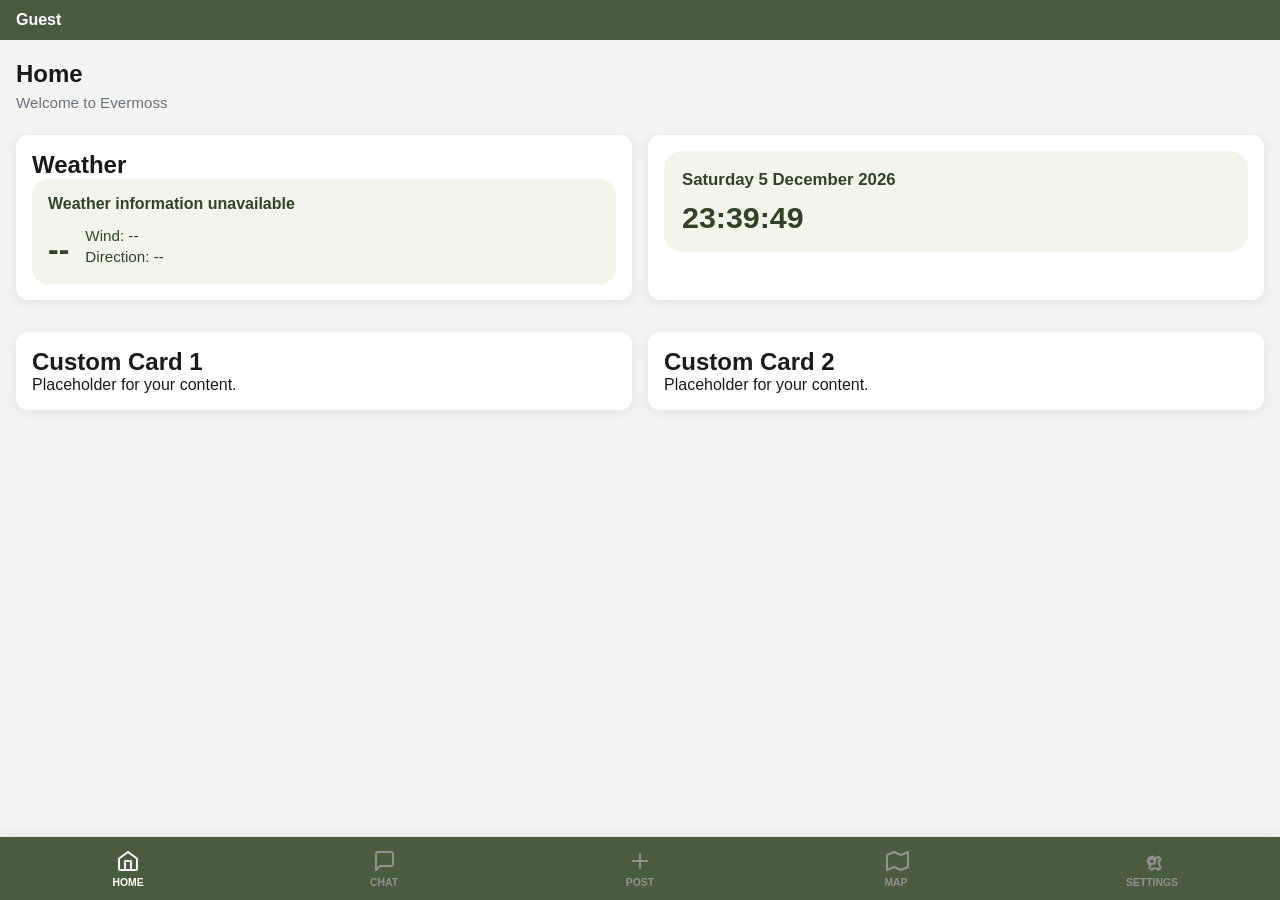
==== index.html @ f265596c "Update index.html" ====
<!DOCTYPE html>
<html lang="en">
  <head>
    <meta charset="UTF-8" />
    <!-- Makes it look correct on mobile screens -->
    <meta name="viewport" content="width=device-width, initial-scale=1.0, viewport-fit=cover" />
    <title>Evermoss-Home</title>
    <!-- PWA -->
    <link rel="manifest" href="manifest.json" />
    <meta name="theme-color" content="#4A5c40" />
    <meta name="apple-mobile-web-app-capable" content="yes" />
    <meta name="apple-mobile-web-app-status-bar-style" content="default" />
    <!-- Styles -->
    <link rel="stylesheet" href="styles.css" />
  </head>
  <body class="darkmode">
    <header class="top-header" style="background:#4A5c40;color:#fff;padding:12px 16px;display:flex;align-items:center;justify-content:space-between;gap:12px;">
      <div class="profile" style="display:flex;align-items:center;gap:10px;">
        <div style="line-height:1">
          <div style="font-weight:600">Guest</div>
        </div>
      </div>
    </header>
  
  
    <main>
      <h1 class="page-title">Home</h1>
      <p class="page-subtitle">Welcome to Evermoss</p>
      <div class="cards-grid" style="display:grid; grid-template-columns:repeat(2, minmax(0, 1fr)); gap:16px;">
        <div class="card">
          <h2>Weather</h2>
          <div id="weather-card" style="padding:16px;border-radius:16px;background:#f3f5eb;color:#2f4427;">
            <div id="weather-summary" style="font-size:1rem;font-weight:700;margin-bottom:0.75rem;">Loading weather...</div>
            <div style="display:flex;align-items:flex-end;gap:16px;flex-wrap:wrap;">
              <div style="font-size:2rem;font-weight:800;"> <span id="weather-temp">--</span> </div>
              <div style="font-size:0.95rem;line-height:1.4;">
                <div>Wind: <span id="weather-wind">--</span></div>
                <div>Direction: <span id="weather-direction">--</span></div>
              </div>
            </div>
          </div>
        </div>
        <div class="card">
          <!-- Place this where you want the clock to appear -->
          <div id="datetime-display" style="display:flex;flex-direction:column;gap:10px;padding:18px;border-radius:18px;background:#f3f5eb;color:#2f4427;">
            <div id="date" style="font-size:1.05rem;font-weight:700;line-height:1.3;"></div>
            <div id="time" style="font-size:1.9rem;font-weight:800;line-height:1.1;"></div>
          </div>

<script>
  function updateDateTime() {
    const now = new Date();

    const dateOptions = { weekday: 'long', year: 'numeric', month: 'long', day: 'numeric' };
    document.getElementById('date').textContent = now.toLocaleDateString('en-GB', dateOptions);

    // Format time: 14:35:09
    const timeOptions = { hour: '2-digit', minute: '2-digit', second: '2-digit', hour12: false };
    document.getElementById('time').textContent = now.toLocaleTimeString('en-GB', timeOptions);
  }

  function updateWeatherUI(weather) {
    const conditions = {
      0:'Clear sky',1:'Mainly clear',2:'Partly cloudy',3:'Overcast',
      45:'Fog',48:'Depositing rime fog',51:'Light drizzle',53:'Moderate drizzle',55:'Dense drizzle',
      56:'Light freezing drizzle',57:'Dense freezing drizzle',61:'Slight rain',63:'Moderate rain',65:'Heavy rain',
      66:'Light freezing rain',67:'Heavy freezing rain',71:'Slight snow fall',73:'Moderate snow fall',75:'Heavy snow fall',
      77:'Snow grains',80:'Slight rain showers',81:'Moderate rain showers',82:'Violent rain showers',85:'Slight snow showers',86:'Heavy snow showers',
      95:'Thunderstorm',96:'Thunderstorm with slight hail',99:'Thunderstorm with heavy hail'
    };

    document.getElementById('weather-summary').textContent = conditions[weather.weathercode] || 'Current conditions';
    document.getElementById('weather-temp').textContent = `${weather.temperature.toFixed(1)}°C`;
    document.getElementById('weather-wind').textContent = `${weather.windspeed.toFixed(1)} km/h`;
    document.getElementById('weather-direction').textContent = `${Math.round(weather.winddirection)}°`;
  }

  async function fetchWeather(lat, lon) {
    const url = `https://api.open-meteo.com/v1/forecast?latitude=${lat}&longitude=${lon}&current_weather=true&temperature_unit=celsius&windspeed_unit=kmh&precipitation_unit=mm`;
    const response = await fetch(url);
    const data = await response.json();
    if (!data.current_weather) {
      throw new Error('Unable to load weather data');
    }
    updateWeatherUI(data.current_weather);
  }

  function loadFallbackWeather() {
    fetchWeather(54.7840, -1.5730).catch(() => {
      document.getElementById('weather-summary').textContent = 'Weather information unavailable';
    });
  }

  function updateDateTime() {
    const now = new Date();

    const dateOptions = { weekday: 'long', year: 'numeric', month: 'long', day: 'numeric' };
    document.getElementById('date').textContent = now.toLocaleDateString('en-GB', dateOptions);

    // Format time: 14:35:09
    const timeOptions = { hour: '2-digit', minute: '2-digit', second: '2-digit', hour12: false };
    document.getElementById('time').textContent = now.toLocaleTimeString('en-GB', timeOptions);
  }

  function loadWeather() {
    if (navigator.geolocation) {
      navigator.geolocation.getCurrentPosition(position => {
        fetchWeather(position.coords.latitude, position.coords.longitude).catch(() => {
          loadFallbackWeather();
        });
      }, () => {
        loadFallbackWeather();
      }, { timeout: 10000 });
    } else {
      loadFallbackWeather();
    }
  }

  updateDateTime();
  setInterval(updateDateTime, 1000);
  loadWeather();
</script>














        </div>
        <div class="card blank-card">
          <h2>Custom Card 1</h2>
          <p>Placeholder for your content.</p>
        </div>
        <div class="card blank-card">
          <h2>Custom Card 2</h2>
          <p>Placeholder for your content.</p>
        </div>
      </div>
    </main>

    <!-- BOTTOM NAVIGATION -->
    <nav class="bottom-nav" aria-label="Main navigation">
      <!-- HOME -->
      <a href="index.html" class="nav-btn active" aria-current="page" aria-label="Home">
        <svg viewBox="0 0 24 24" aria-hidden="true">
          <path d="M3 9.5L12 3l9 6.5V20a1 1 0 0 1-1 1H4a1 1 0 0 1-1-1V9.5z"/>
          <path d="M9 21V12h6v9"/>
        </svg>
        <span>Home</span>
      </a>
      <!-- CHAT -->
      <a href="chat.html" class="nav-btn" aria-label="Chat">
        <svg viewBox="0 0 24 24" aria-hidden="true">
          <path d="M21 15a2 2 0 0 1-2 2H8l-4 4V5a2 2 0 0 1 2-2h13a2 2 0 0 1 2 2z"/>
        </svg>
        <span>Chat</span>
      </a>
      <!-- Button 3: POST -->
      <a href="post.html" class="nav-btn" aria-label="Post">
        <!-- Post icon -->
        <svg viewBox="0 0 24 24" aria-hidden="true">
          <path d="M12 5v14"/>
          <path d="M5 12h14"/>
        </svg>
        <span>Post</span>
      </a>
      <!-- MAP -->
      <a href="map.html" class="nav-btn" aria-label="Map">
        <svg viewBox="0 0 24 24" aria-hidden="true">
          <path d="M3 6l7-3 7 3 7-3v15l-7 3-7-3-7 3V6z"/>
        </svg>
        <span>Map</span>
      </a>
      <!-- SETTINGS -->
      <a href="settings.html" class="nav-btn" aria-label="Settings">
        <svg viewBox="0 0 24 24" aria-hidden="true">
          <circle cx="12" cy="12" r="3"/>
          <path d="M19.4 15a1.65 1.65 0 0 0 .33 1.82l.06.06a2 2 0 0 1-2.83 2.83l-.06-.06A1.65 1.65 0 0 0 15 19.4a1.65 1.65 0 0 0-1.82.33l-.06.06a2 2 0 0 1-2.83-2.83l.06-.06A1.65 1.65 0 0 0 8.6 15a1.65 1.65 0 0 0-.33-1.82l-.06-.06a2 2 0 0 1 2.83-2.83l.06.06A1.65 1.65 0 0 0 9 8.6a1.65 1.65 0 0 0 1.82-.33l.06-.06a2 2 0 0 1 2.83 2.83l-.06.06A1.65 1.65 0 0 0 15 8.6a1.65 1.65 0 0 0 1.82.33l.06-.06a2 2 0 0 1 2.83 2.83l-.06.06A1.65 1.65 0 0 0 19.4 15z"/>
        </svg>
        <span>Settings</span>
      </a>
    </nav>

    <!-- SERVICE WORKER -->
    <script>
      if ('serviceWorker' in navigator) {
        navigator.serviceWorker.register('sw.js')
          .then(() => console.log('Service Worker Registered'))
          .catch(error => console.error('Service Worker Error:', error));
      }
    </script>
  </body>
</html>
---- styles.css ----
/* =========================================
   Light and Dark Theme Variables
========================================= */
:root {
  --colour-bg: #f4f4f2;
  --colour-surface: #ffffff;

  --colour-primary: #4A5c40;
  --colour-primary-dark: #1d4ed8;

  --colour-text: #1a1a1a;
  --colour-muted: #6b7280;

  --colour-border: #e5e7eb;

  --colour-nav-bg: #4A5c40;
  --colour-nav-icon: #919191;
  --colour-nav-active: #ffffff;

  --nav-height: 64px;

  --radius: 12px;
  --shadow: 0 2px 12px rgba(0, 0, 0, 0.08);

  --font-main: 'Segoe UI', Tahoma, Geneva, Verdana, sans-serif;
  --font-color: var(--colour-text);
}

.darkmode {
  --colour-bg: #f4f4f2;
  --colour-surface: #ffffff;

  --colour-primary: #4A5c40;
  --colour-primary-dark: #1d4ed8;

  --colour-text: #1a1a1a;
  --colour-muted: #6b7280;

  --colour-border: #e5e7eb;

  --colour-nav-bg: #4A5c40;
  --colour-nav-icon: #919191;
  --colour-nav-active: #ffffff;
}

@media (prefers-color-scheme: dark) {
  :root {
    --colour-bg: #111827;
    --colour-surface: #1f2937;

    --colour-primary: #60a5fa;
    --colour-primary-dark: #3b82f6;

    --colour-text: #f9fafb;
    --colour-muted: #9ca3af;

    --colour-border: #374151;

    --colour-nav-bg: #111827;
    --colour-nav-icon: #9ca3af;
    --colour-nav-active: #f9fafb;

    --shadow: 0 2px 12px rgba(0, 0, 0, 0.48);
  }
}


/* =========================================
   RESET
========================================= */
* {
  margin: 0;
  padding: 0;
  box-sizing: border-box;
}

header {
  display: none;
  background-color: var(--colour-primary);
}

h1, h2, h3, h4, h5, h6 {
  margin: 0;
  font-weight: 700;
  font-family: var(--font-main);
  color: var(--colour-text);
}

html,
body {
  height: 100%;
}


/* =========================================
   BODY
========================================= */
body {
  font-family: var(--font-main);

  background: var(--colour-bg);
  color: var(--colour-text);

  display: flex;
  flex-direction: column;

  padding-bottom: var(--nav-height);
}


/* =========================================
   MAIN CONTENT
========================================= */
main {
  flex: 1;

  padding: 20px 16px;

  overflow-y: auto;

  min-height: calc(100vh - var(--nav-height));
}


/* =========================================
   PAGE TEXT
========================================= */
.page-title {
  font-size: 1.5rem;
  font-weight: 700;

  margin-bottom: 6px;
}

.page-subtitle {
  font-size: 0.95rem;

  color: var(--colour-muted);

  margin-bottom: 24px;
}


/* =========================================
   CARD
========================================= */
.card {
  background: var(--colour-surface);

  border-radius: var(--radius);

  padding: 16px;

  box-shadow: var(--shadow);

  margin-bottom: 16px;
}


/* =========================================
   BUTTONS
========================================= */
.btn {
  display: inline-flex;

  align-items: center;
  justify-content: center;

  gap: 8px;

  padding: 12px 24px;

  border: none;
  border-radius: 8px;

  font-family: var(--font-main);
  font-size: 0.95rem;
  font-weight: 600;

  cursor: pointer;

  transition: 0.15s ease;
}

.btn:active {
  transform: scale(0.97);
}

.btn-primary {
  background: var(--colour-primary);
  color: white;
}

.btn-primary:hover {
  background: var(--colour-primary-dark);
}

.btn-outline {
  background: transparent;

  color: var(--colour-primary);

  border: 2px solid var(--colour-primary);
}

.btn-block {
  width: 100%;
}


/* =========================================
   DIVIDER
========================================= */
.divider {
  border: none;

  border-top: 1px solid var(--colour-border);

  margin: 16px 0;
}


/* =========================================
   BOTTOM NAVIGATION
========================================= */
.bottom-nav {
  position: fixed;

  bottom: 0;
  left: 0;
  right: 0;

  height: var(--nav-height);

  background: var(--colour-nav-bg);

  border-top: 1px solid var(--colour-border);

  display: flex;

  box-shadow: 0 -2px 12px rgba(0, 0, 0, 0.06);

  z-index: 100;
}


/* =========================================
   NAV BUTTON
========================================= */
.nav-btn {
  flex: 1;

  display: flex;
  flex-direction: column;

  align-items: center;
  justify-content: center;

  gap: 4px;

  text-decoration: none;

  color: var(--colour-nav-icon);

  font-size: 0.65rem;
  font-weight: 600;

  text-transform: uppercase;

  transition: color 0.15s ease;

  -webkit-tap-highlight-color: transparent;
}


/* =========================================
   ACTIVE NAV BUTTON
========================================= */
.nav-btn.active,
.nav-btn[aria-current="page"] {
  color: var(--colour-nav-active);
}


/* =========================================
   SVG ICONS
========================================= */
.nav-btn svg {
  width: 24px;
  height: 24px;

  display: block;

  fill: none;

  stroke: currentColor;
  stroke-width: 2;

  stroke-linecap: round;
  stroke-linejoin: round;

  overflow: visible;
}


/* =========================================
   SAFE AREA SUPPORT
========================================= */
@supports (padding-bottom: env(safe-area-inset-bottom)) {

  .bottom-nav {
    padding-bottom: env(safe-area-inset-bottom);

    height:
      calc(
        var(--nav-height)
        + env(safe-area-inset-bottom)
      );
  }

  body {
    padding-bottom:
      calc(
        var(--nav-height)
        + env(safe-area-inset-bottom)
      );
  }
}


.card.btn {
  width: 100%;
}
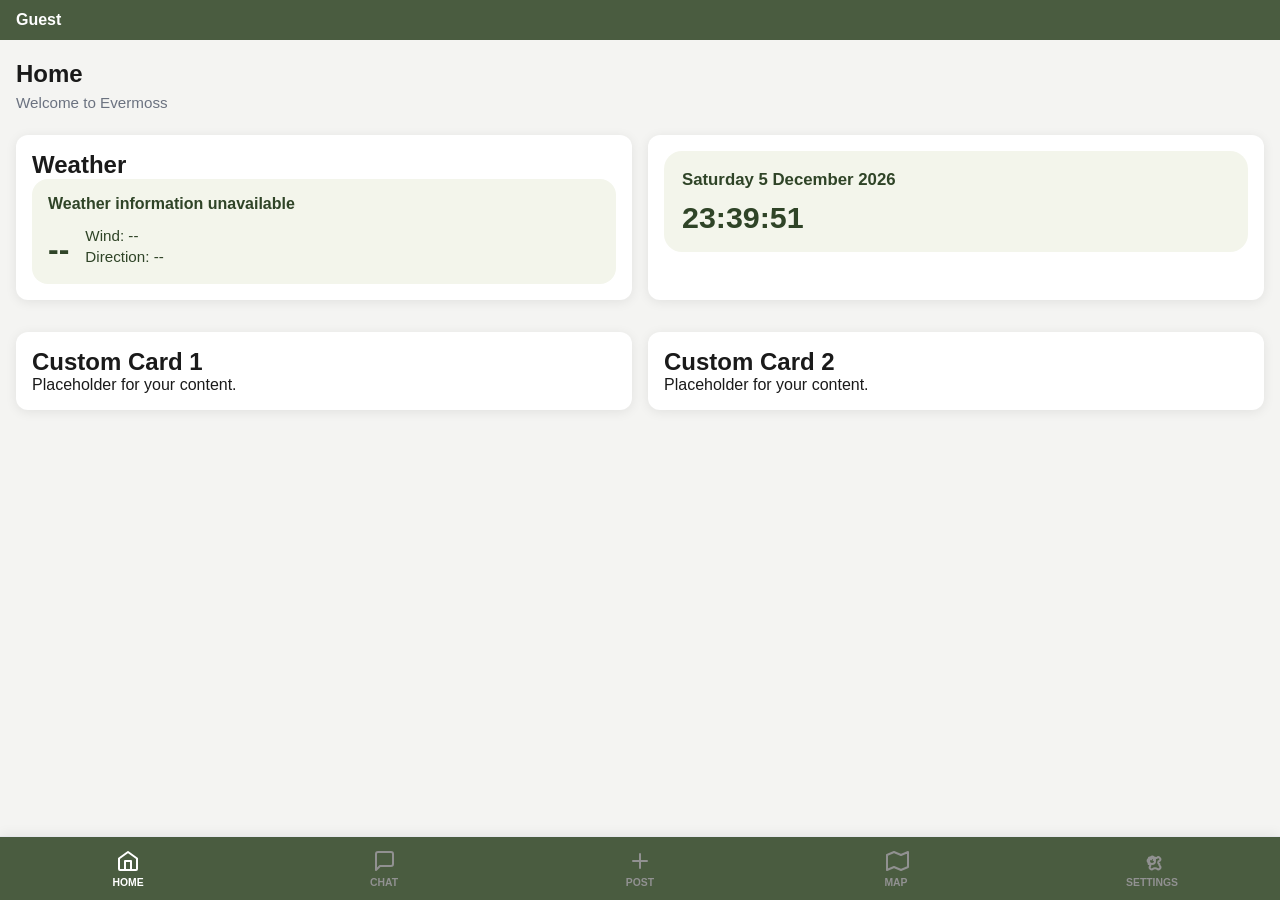
==== commit 0ae0cd0a: "Update index.html" ====
--- a/index.html
+++ b/index.html
@@ -120,20 +120,6 @@
   setInterval(updateDateTime, 1000);
   loadWeather();
 </script>
-
-
-
-
-
-
-
-
-
-
-
-
-
-
         </div>
         <div class="card blank-card">
           <h2>Custom Card 1</h2>
@@ -144,6 +130,7 @@
           <p>Placeholder for your content.</p>
         </div>
       </div>
+      
     </main>
 
     <!-- BOTTOM NAVIGATION -->
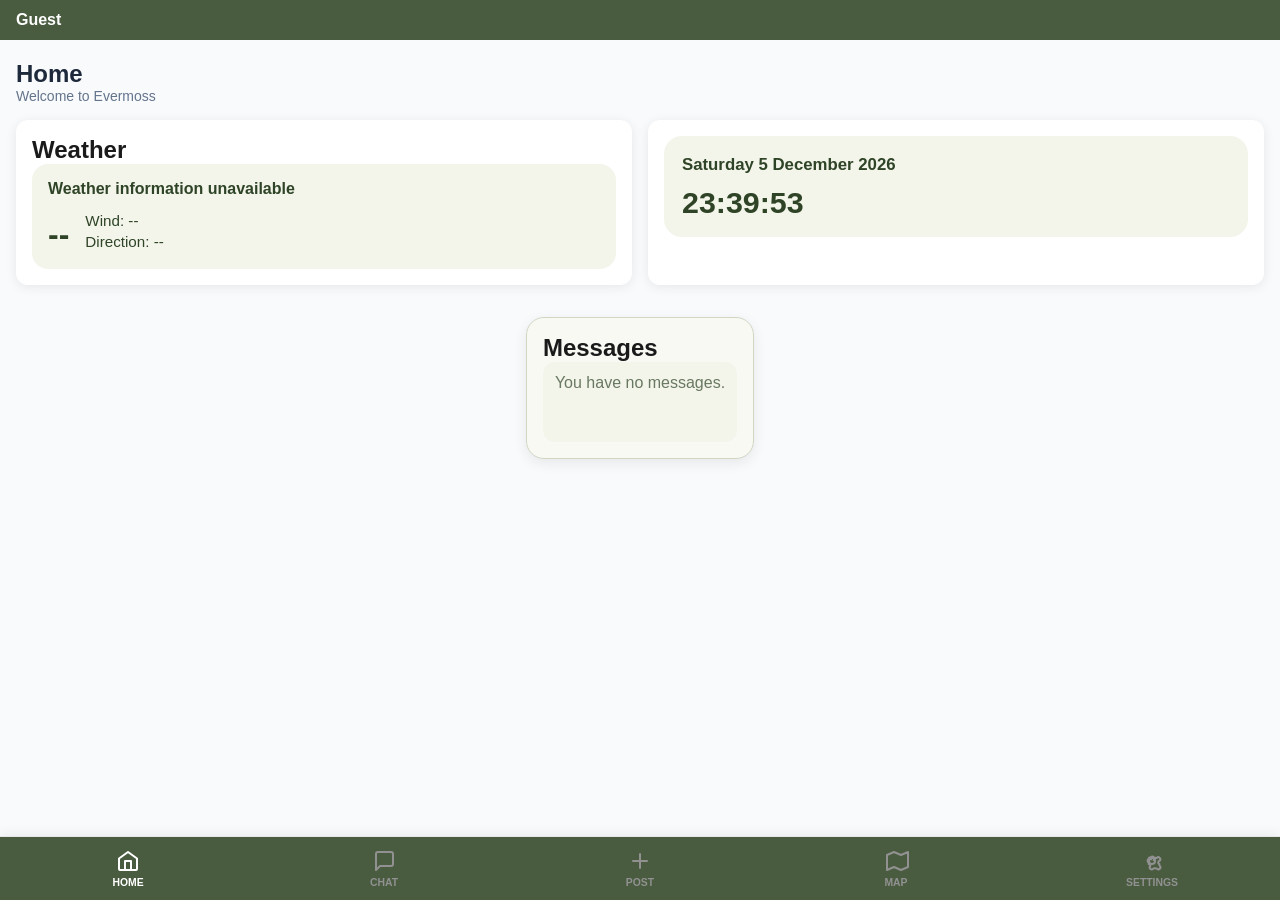
==== commit ef8ece76: "Rename Index.html to index.html" ====
--- a/index.html
+++ b/index.html
@@ -13,6 +13,7 @@
     <!-- Styles -->
     <link rel="stylesheet" href="styles.css" />
   </head>
+  
   <body class="darkmode">
     <header class="top-header" style="background:#4A5c40;color:#fff;padding:12px 16px;display:flex;align-items:center;justify-content:space-between;gap:12px;">
       <div class="profile" style="display:flex;align-items:center;gap:10px;">
@@ -121,16 +122,15 @@
   loadWeather();
 </script>
         </div>
-        <div class="card blank-card">
-          <h2>Custom Card 1</h2>
-          <p>Placeholder for your content.</p>
-        </div>
-        <div class="card blank-card">
-          <h2>Custom Card 2</h2>
-          <p>Placeholder for your content.</p>
+        <!-- Messages card spanning full width -->
+        <div class="card messages-card" style="grid-column:1 / -1; justify-self:center; max-width:480px; border:1px solid #d1d7c3; border-radius:18px; box-shadow:0 4px 14px rgba(0,0,0,0.08); background:#f9f9f4;">
+          <h2>Messages</h2>
+          <div id="messages-list" style="padding:12px;border-radius:12px;background:#f3f5eb;color:#2f4427;min-height:80px;">
+            <p id="no-messages" style="opacity:0.7;margin:0">You have no messages.</p>
+          </div>
         </div>
       </div>
-      
+
     </main>
 
     <!-- BOTTOM NAVIGATION -->
@@ -185,4 +185,4 @@
       }
     </script>
   </body>
-</html>+</html>
--- a/styles.css
+++ b/styles.css
@@ -327,7 +327,117 @@
   }
 }
 
-
 .card.btn {
   width: 100%;
-}+}
+
+
+
+  body {
+      background: #f8fafc;
+      font-family: -apple-system, BlinkMacSystemFont, 'Segoe UI', Roboto, sans-serif;
+    }
+    .chat-list-header {
+      display: flex;
+      justify-content: space-between;
+      align-items: center;
+      margin-bottom: 1rem;
+    }
+    .page-title {
+      font-size: 1.5rem;
+      font-weight: 700;
+      color: #1e293b;
+      margin: 0;
+    }
+    #newChatBtn {
+      background: #2563eb;
+      color: white;
+      border: none;
+      border-radius: 0.5rem;
+      padding: 0.5rem 1rem;
+      font-weight: 600;
+      cursor: pointer;
+      transition: background 0.2s;
+    }
+    #newChatBtn:hover {
+      background: #1d4ed8;
+    }
+    .page-subtitle {
+      color: #64748b;
+      font-size: 0.875rem;
+      margin: 0 0 1rem 0;
+    }
+    .chat-item {
+      padding: 0.75rem;
+      margin-bottom: 0.5rem;
+      border-radius: 0.5rem;
+      cursor: pointer;
+      transition: background 0.2s;
+      border-left: 3px solid transparent;
+    }
+    .chat-item:hover {
+      background: #e2e8f0;
+    }
+    .chat-item.active {
+      background: #dbeafe;
+      border-left-color: #2563eb;
+    }
+    .chat-item-title {
+      display: block;
+      font-weight: 600;
+      color: #1e293b;
+      margin-bottom: 0.25rem;
+    }
+    .chat-item-preview {
+      display: block;
+      font-size: 0.875rem;
+      color: #64748b;
+    }
+    .chat-header {
+      border-bottom: 1px solid #e2e8f0;
+      padding-bottom: 1rem;
+      margin-bottom: 1rem;
+    }
+    #chatTitle {
+      font-size: 1.25rem;
+      font-weight: 700;
+      color: #1e293b;
+      margin: 0 0 0.25rem 0;
+    }
+    #chatSubtitle {
+      color: #64748b;
+      font-size: 0.875rem;
+      margin: 0;
+    }
+    .chat-form {
+      display: flex;
+      gap: 0.5rem;
+      padding-top: 1rem;
+      border-top: 1px solid #e2e8f0;
+    }
+    #messageInput {
+      flex: 1;
+      padding: 0.75rem 1rem;
+      border: 1px solid #cbd5e1;
+      border-radius: 0.5rem;
+      font-size: 1rem;
+      transition: border-color 0.2s;
+    }
+    #messageInput:focus {
+      outline: none;
+      border-color: #2563eb;
+      box-shadow: 0 0 0 3px rgba(37, 99, 235, 0.1);
+    }
+    .chat-form button {
+      background: #2563eb;
+      color: white;
+      border: none;
+      border-radius: 0.5rem;
+      padding: 0.75rem 1.5rem;
+      font-weight: 600;
+      cursor: pointer;
+      transition: background 0.2s;
+    }
+    .chat-form button:hover {
+      background: #1d4ed8;
+    }
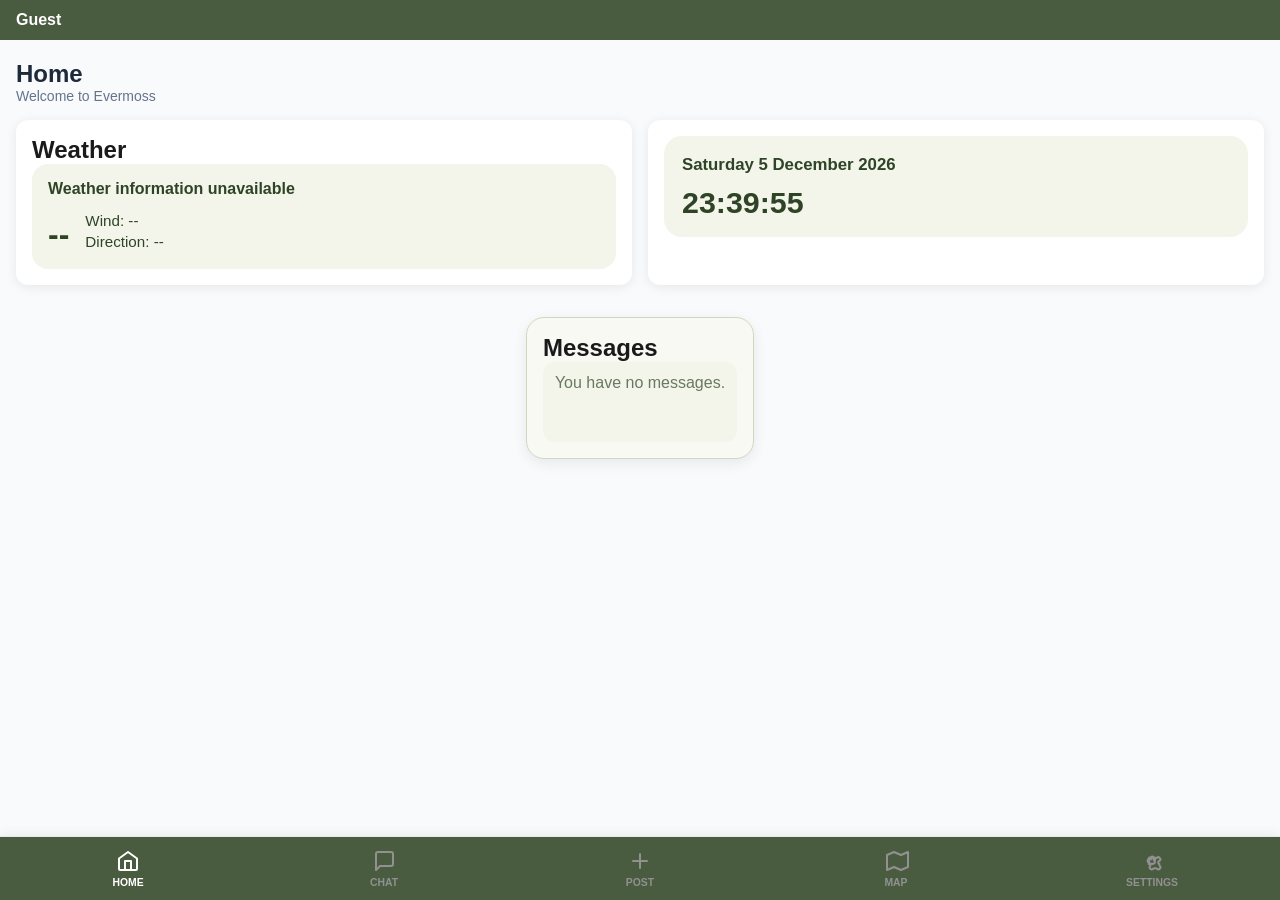
==== commit 4a643bf7: "Update index.html" ====
--- a/index.html
+++ b/index.html
@@ -136,7 +136,7 @@
     <!-- BOTTOM NAVIGATION -->
     <nav class="bottom-nav" aria-label="Main navigation">
       <!-- HOME -->
-      <a href="index.html" class="nav-btn active" aria-current="page" aria-label="Home">
+      <a href="Index.html" class="nav-btn active" aria-current="page" aria-label="Home">
         <svg viewBox="0 0 24 24" aria-hidden="true">
           <path d="M3 9.5L12 3l9 6.5V20a1 1 0 0 1-1 1H4a1 1 0 0 1-1-1V9.5z"/>
           <path d="M9 21V12h6v9"/>
@@ -144,14 +144,14 @@
         <span>Home</span>
       </a>
       <!-- CHAT -->
-      <a href="chat.html" class="nav-btn" aria-label="Chat">
+      <a href="Chat.html" class="nav-btn" aria-label="Chat">
         <svg viewBox="0 0 24 24" aria-hidden="true">
           <path d="M21 15a2 2 0 0 1-2 2H8l-4 4V5a2 2 0 0 1 2-2h13a2 2 0 0 1 2 2z"/>
         </svg>
         <span>Chat</span>
       </a>
       <!-- Button 3: POST -->
-      <a href="post.html" class="nav-btn" aria-label="Post">
+      <a href="Post.html" class="nav-btn" aria-label="Post">
         <!-- Post icon -->
         <svg viewBox="0 0 24 24" aria-hidden="true">
           <path d="M12 5v14"/>
@@ -160,14 +160,14 @@
         <span>Post</span>
       </a>
       <!-- MAP -->
-      <a href="map.html" class="nav-btn" aria-label="Map">
+      <a href="Map.html" class="nav-btn" aria-label="Map">
         <svg viewBox="0 0 24 24" aria-hidden="true">
           <path d="M3 6l7-3 7 3 7-3v15l-7 3-7-3-7 3V6z"/>
         </svg>
         <span>Map</span>
       </a>
       <!-- SETTINGS -->
-      <a href="settings.html" class="nav-btn" aria-label="Settings">
+      <a href="Settings.html" class="nav-btn" aria-label="Settings">
         <svg viewBox="0 0 24 24" aria-hidden="true">
           <circle cx="12" cy="12" r="3"/>
           <path d="M19.4 15a1.65 1.65 0 0 0 .33 1.82l.06.06a2 2 0 0 1-2.83 2.83l-.06-.06A1.65 1.65 0 0 0 15 19.4a1.65 1.65 0 0 0-1.82.33l-.06.06a2 2 0 0 1-2.83-2.83l.06-.06A1.65 1.65 0 0 0 8.6 15a1.65 1.65 0 0 0-.33-1.82l-.06-.06a2 2 0 0 1 2.83-2.83l.06.06A1.65 1.65 0 0 0 9 8.6a1.65 1.65 0 0 0 1.82-.33l.06-.06a2 2 0 0 1 2.83 2.83l-.06.06A1.65 1.65 0 0 0 15 8.6a1.65 1.65 0 0 0 1.82.33l.06-.06a2 2 0 0 1 2.83 2.83l-.06.06A1.65 1.65 0 0 0 19.4 15z"/>
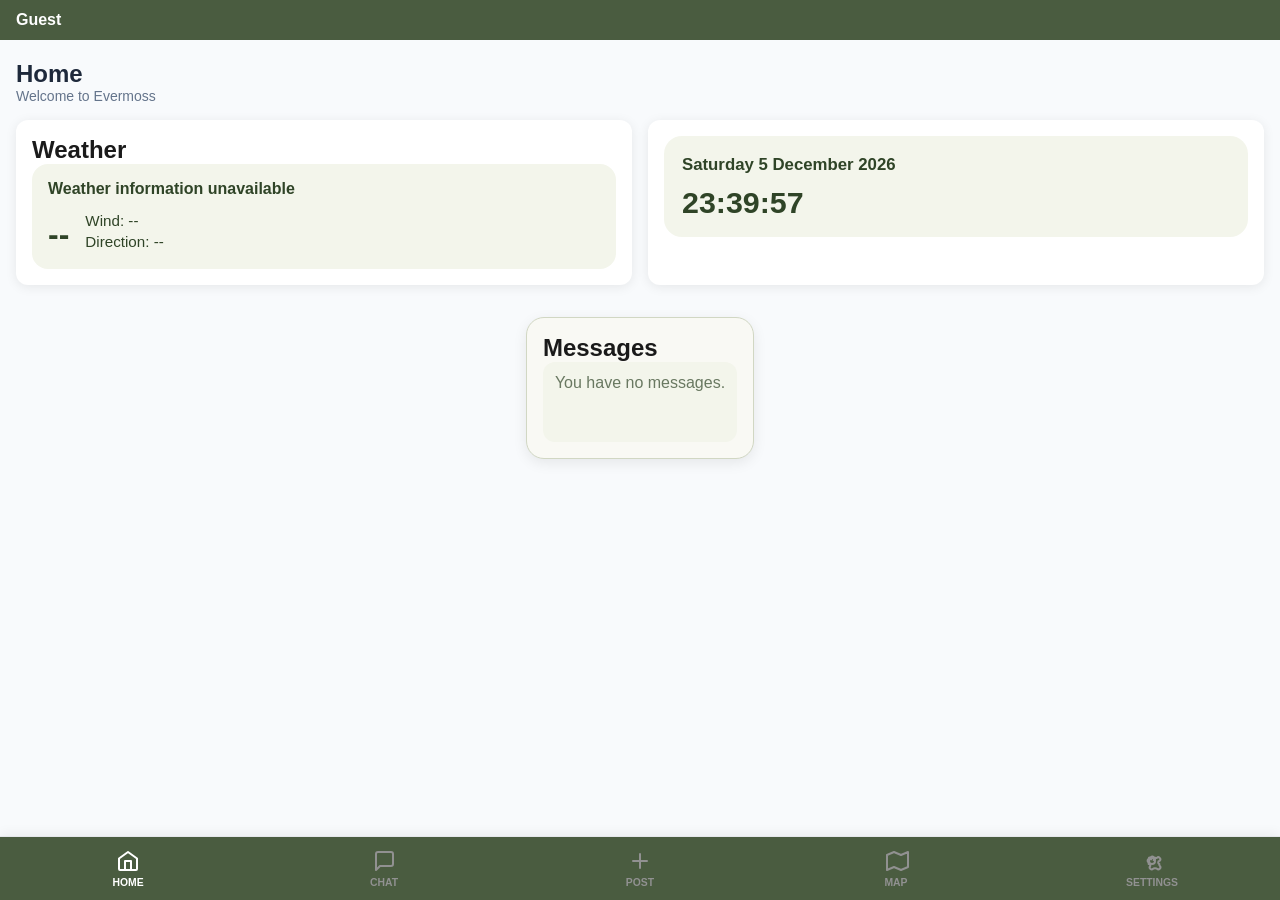
==== commit 27aaa146: "New push with dark mode and finished chat page" ====
--- a/index.html
+++ b/index.html
@@ -178,11 +178,33 @@
 
     <!-- SERVICE WORKER -->
     <script>
-      if ('serviceWorker' in navigator) {
-        navigator.serviceWorker.register('sw.js')
-          .then(() => console.log('Service Worker Registered'))
-          .catch(error => console.error('Service Worker Error:', error));
+       if ('serviceWorker' in navigator) {
+      navigator.serviceWorker.register('sw.js');
+    }
+
+    const themeToggle = document.getElementById('toggle-dark-mode');
+    const darkModeClass = 'dark-mode';
+
+    function applyTheme(theme) {
+      if (theme === 'dark') {
+        document.body.classList.add(darkModeClass);
+        if (themeToggle) themeToggle.checked = true;
+      } else {
+        document.body.classList.remove(darkModeClass);
+        if (themeToggle) themeToggle.checked = false;
       }
+    }
+
+    const savedTheme = localStorage.getItem('theme');
+    applyTheme(savedTheme === 'dark' ? 'dark' : 'light');
+
+    if (themeToggle) {
+      themeToggle.addEventListener('change', () => {
+        const selectedTheme = themeToggle.checked ? 'dark' : 'light';
+        applyTheme(selectedTheme);
+        localStorage.setItem('theme', selectedTheme);
+      });
+    }
     </script>
   </body>
 </html>
--- a/styles.css
+++ b/styles.css
@@ -439,5 +439,95 @@
       transition: background 0.2s;
     }
     .chat-form button:hover {
-      background: #1d4ed8;
+      background: #4A5c40;
+    }
+
+    .settings-panel {
+      max-width: 760px;
+      margin: 2rem auto;
+      padding: 1.5rem;
+      background: #ffffff;
+      border-radius: 24px;
+      box-shadow: 0 24px 60px rgba(15, 23, 42, 0.08);
+      border: 1px solid rgba(15, 23, 42, 0.06);
+    }
+    .settings-panel h2 {
+      margin: 0 0 1rem;
+      font-size: 1rem;
+      color: #0f172a;
+      letter-spacing: 0.01em;
+      text-transform: uppercase;
+    }
+    .setting-item {
+      display: flex;
+      justify-content: space-between;
+      align-items: center;
+      gap: 1rem;
+      padding: 1rem 1.1rem;
+      margin-bottom: 1rem;
+      border-radius: 18px;
+      background: #f8fafc;
+      border: 1px solid #e2e8f0;
+    }
+    .setting-item:last-child {
+      margin-bottom: 0;
+    }
+    .setting-item label {
+      display: block;
+      margin-bottom: 0.25rem;
+      font-weight: 700;
+      color: #111827;
+    }
+    .setting-item p {
+      margin: 0;
+      color: #475569;
+      font-size: 0.95rem;
+      line-height: 1.5;
+    }
+    .toggle-control {
+      position: relative;
+      width: 52px;
+      height: 28px;
+      display: inline-block;
+    }
+    .toggle-control input {
+      opacity: 0;
+      width: 0;
+      height: 0;
+    }
+    .toggle-slider {
+      position: absolute;
+      inset: 0;
+      border-radius: 999px;
+      background: #cbd5e1;
+      transition: background 0.25s ease, transform 0.25s ease;
+    }
+    .toggle-slider::before {
+      content: "";
+      position: absolute;
+      height: 22px;
+      width: 22px;
+      left: 3px;
+      bottom: 3px;
+      background: #fff;
+      border-radius: 50%;
+      box-shadow: 0 10px 24px rgba(15, 23, 42, 0.12);
+      transition: transform 0.25s ease;
+    }
+    .toggle-control input:checked + .toggle-slider {
+      background: #2563eb;
+    }
+    .toggle-control input:checked + .toggle-slider::before {
+      transform: translateX(24px);
+    }
+    .visually-hidden {
+      position: absolute;
+      width: 1px;
+      height: 1px;
+      padding: 0;
+      margin: -1px;
+      overflow: hidden;
+      clip: rect(0, 0, 0, 0);
+      white-space: nowrap;
+      border: 0;
     }
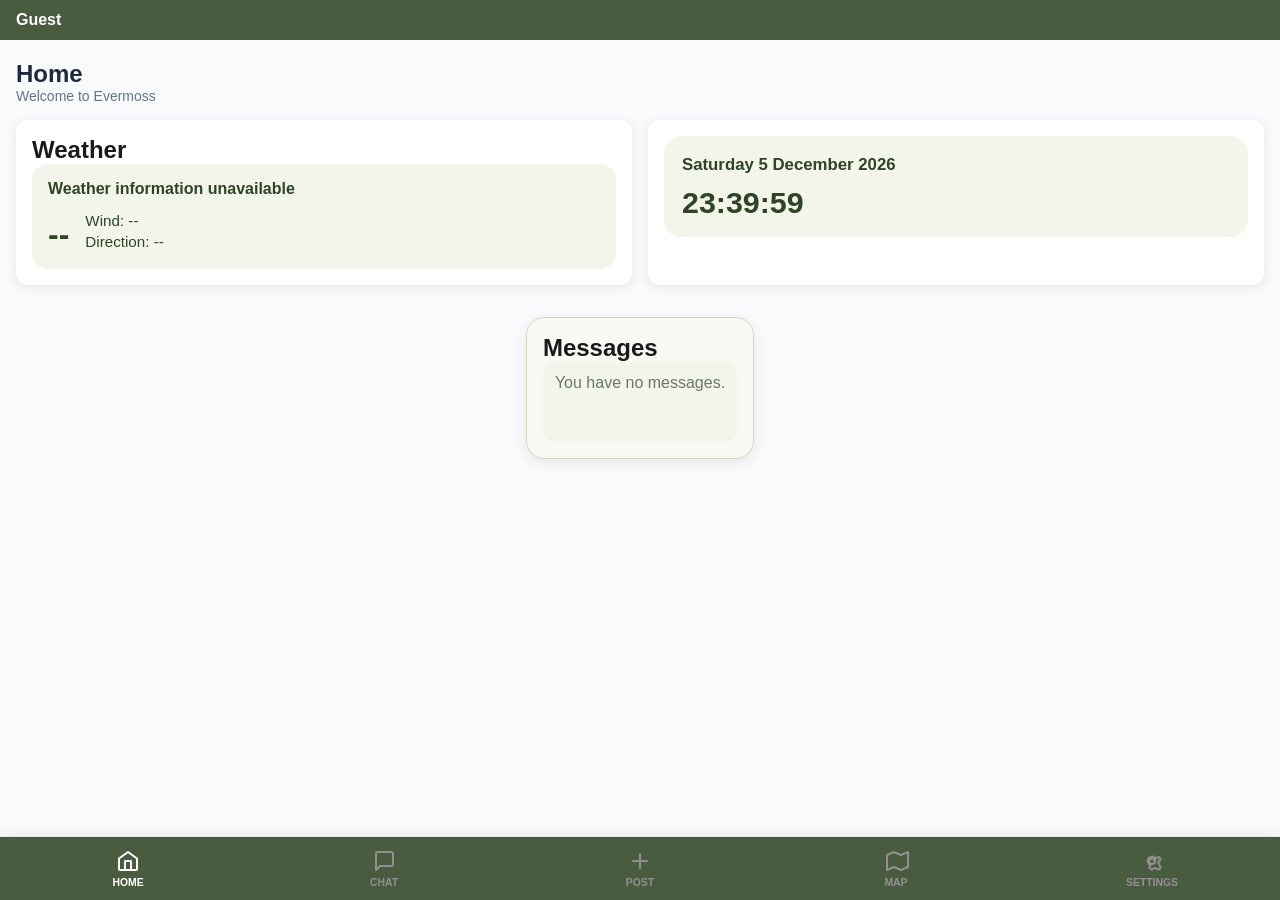
==== commit 5ebabb1e: "h" ====
--- a/index.html
+++ b/index.html
@@ -176,35 +176,6 @@
       </a>
     </nav>
 
-    <!-- SERVICE WORKER -->
-    <script>
-       if ('serviceWorker' in navigator) {
-      navigator.serviceWorker.register('sw.js');
-    }
-
-    const themeToggle = document.getElementById('toggle-dark-mode');
-    const darkModeClass = 'dark-mode';
-
-    function applyTheme(theme) {
-      if (theme === 'dark') {
-        document.body.classList.add(darkModeClass);
-        if (themeToggle) themeToggle.checked = true;
-      } else {
-        document.body.classList.remove(darkModeClass);
-        if (themeToggle) themeToggle.checked = false;
-      }
-    }
-
-    const savedTheme = localStorage.getItem('theme');
-    applyTheme(savedTheme === 'dark' ? 'dark' : 'light');
-
-    if (themeToggle) {
-      themeToggle.addEventListener('change', () => {
-        const selectedTheme = themeToggle.checked ? 'dark' : 'light';
-        applyTheme(selectedTheme);
-        localStorage.setItem('theme', selectedTheme);
-      });
-    }
-    </script>
+<script src="Main.js"></script>
   </body>
 </html>
--- a/styles.css
+++ b/styles.css
@@ -26,7 +26,7 @@
   --font-color: var(--colour-text);
 }
 
-.darkmode {
+.dark-mode {
   --colour-bg: #f4f4f2;
   --colour-surface: #ffffff;
 
@@ -41,6 +41,10 @@
   --colour-nav-bg: #4A5c40;
   --colour-nav-icon: #919191;
   --colour-nav-active: #ffffff;
+
+  --colour-bg: #f4f4f2;
+--colour-surface: #ffffff;
+--colour-text: #1a1a1a;
 }
 
 @media (prefers-color-scheme: dark) {
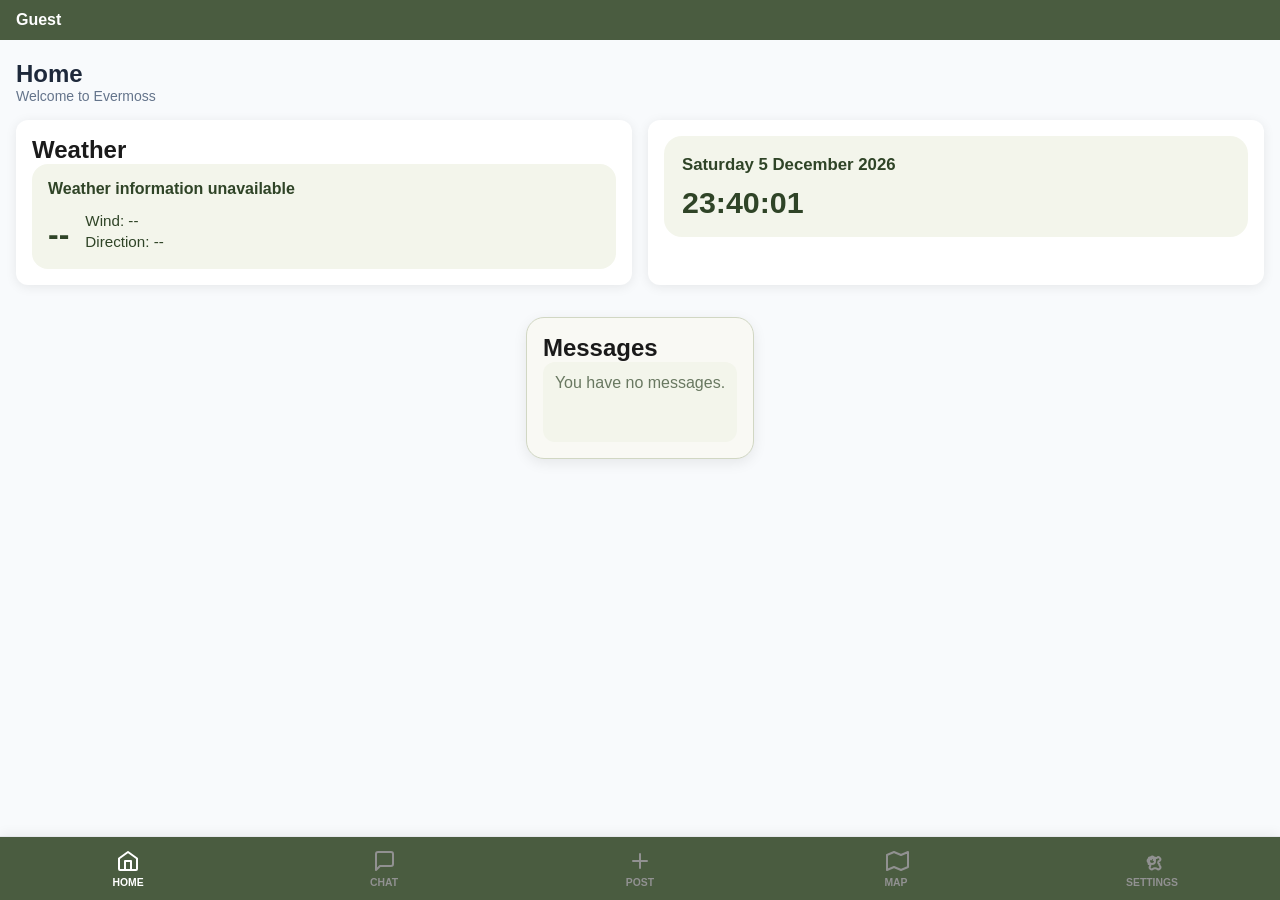
==== commit 8f1d4d6b: "hjjh" ====
--- a/index.html
+++ b/index.html
@@ -42,7 +42,6 @@
           </div>
         </div>
         <div class="card">
-          <!-- Place this where you want the clock to appear -->
           <div id="datetime-display" style="display:flex;flex-direction:column;gap:10px;padding:18px;border-radius:18px;background:#f3f5eb;color:#2f4427;">
             <div id="date" style="font-size:1.05rem;font-weight:700;line-height:1.3;"></div>
             <div id="time" style="font-size:1.9rem;font-weight:800;line-height:1.1;"></div>
@@ -55,7 +54,7 @@
     const dateOptions = { weekday: 'long', year: 'numeric', month: 'long', day: 'numeric' };
     document.getElementById('date').textContent = now.toLocaleDateString('en-GB', dateOptions);
 
-    // Format time: 14:35:09
+
     const timeOptions = { hour: '2-digit', minute: '2-digit', second: '2-digit', hour12: false };
     document.getElementById('time').textContent = now.toLocaleTimeString('en-GB', timeOptions);
   }
@@ -98,7 +97,7 @@
     const dateOptions = { weekday: 'long', year: 'numeric', month: 'long', day: 'numeric' };
     document.getElementById('date').textContent = now.toLocaleDateString('en-GB', dateOptions);
 
-    // Format time: 14:35:09
+
     const timeOptions = { hour: '2-digit', minute: '2-digit', second: '2-digit', hour12: false };
     document.getElementById('time').textContent = now.toLocaleTimeString('en-GB', timeOptions);
   }
@@ -122,7 +121,6 @@
   loadWeather();
 </script>
         </div>
-        <!-- Messages card spanning full width -->
         <div class="card messages-card" style="grid-column:1 / -1; justify-self:center; max-width:480px; border:1px solid #d1d7c3; border-radius:18px; box-shadow:0 4px 14px rgba(0,0,0,0.08); background:#f9f9f4;">
           <h2>Messages</h2>
           <div id="messages-list" style="padding:12px;border-radius:12px;background:#f3f5eb;color:#2f4427;min-height:80px;">
@@ -133,9 +131,7 @@
 
     </main>
 
-    <!-- BOTTOM NAVIGATION -->
     <nav class="bottom-nav" aria-label="Main navigation">
-      <!-- HOME -->
       <a href="Index.html" class="nav-btn active" aria-current="page" aria-label="Home">
         <svg viewBox="0 0 24 24" aria-hidden="true">
           <path d="M3 9.5L12 3l9 6.5V20a1 1 0 0 1-1 1H4a1 1 0 0 1-1-1V9.5z"/>
@@ -143,30 +139,29 @@
         </svg>
         <span>Home</span>
       </a>
-      <!-- CHAT -->
+
       <a href="Chat.html" class="nav-btn" aria-label="Chat">
         <svg viewBox="0 0 24 24" aria-hidden="true">
           <path d="M21 15a2 2 0 0 1-2 2H8l-4 4V5a2 2 0 0 1 2-2h13a2 2 0 0 1 2 2z"/>
         </svg>
         <span>Chat</span>
       </a>
-      <!-- Button 3: POST -->
+  
       <a href="Post.html" class="nav-btn" aria-label="Post">
-        <!-- Post icon -->
         <svg viewBox="0 0 24 24" aria-hidden="true">
           <path d="M12 5v14"/>
           <path d="M5 12h14"/>
         </svg>
         <span>Post</span>
       </a>
-      <!-- MAP -->
+
       <a href="Map.html" class="nav-btn" aria-label="Map">
         <svg viewBox="0 0 24 24" aria-hidden="true">
           <path d="M3 6l7-3 7 3 7-3v15l-7 3-7-3-7 3V6z"/>
         </svg>
         <span>Map</span>
       </a>
-      <!-- SETTINGS -->
+
       <a href="Settings.html" class="nav-btn" aria-label="Settings">
         <svg viewBox="0 0 24 24" aria-hidden="true">
           <circle cx="12" cy="12" r="3"/>
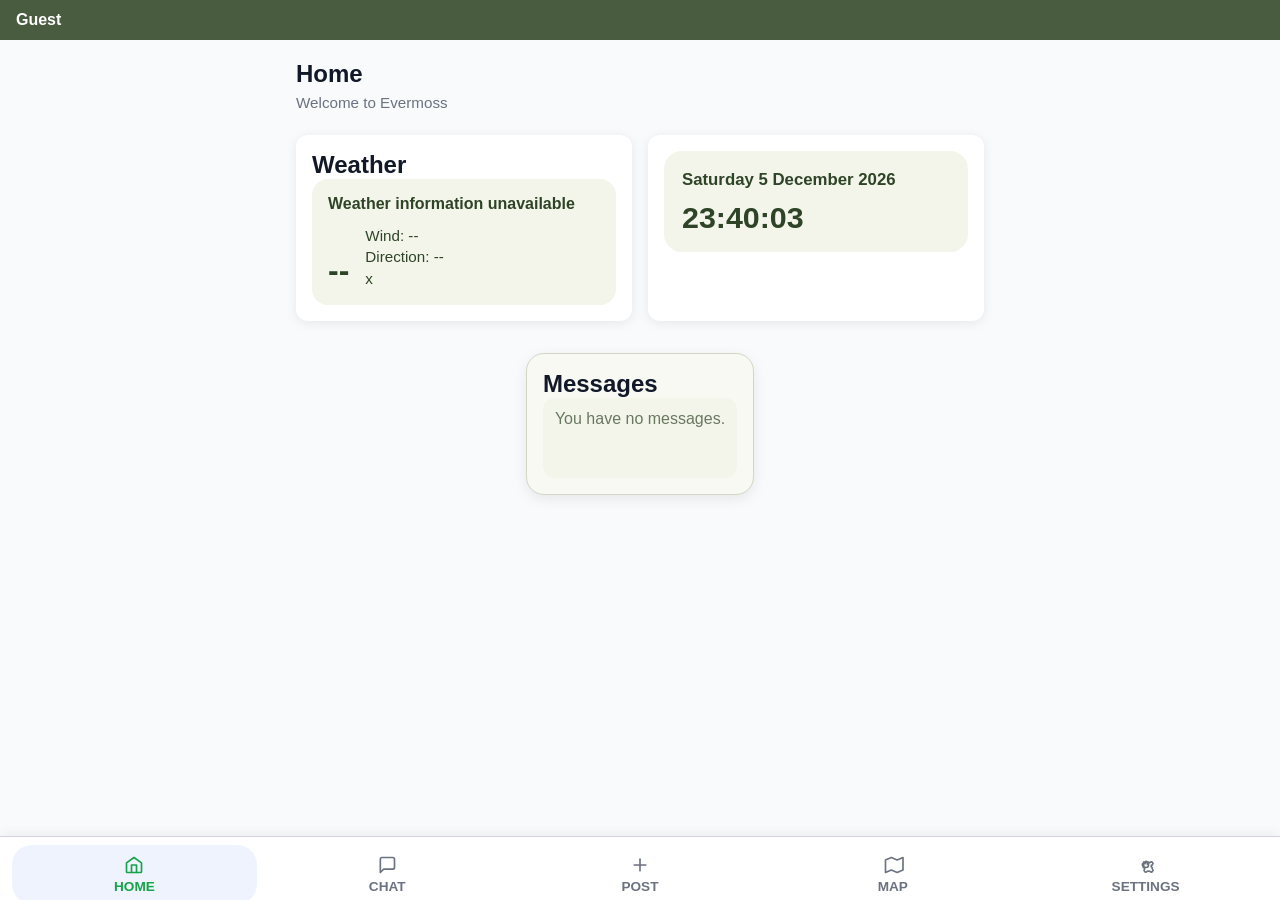
==== commit 222c0b00: "Merge branch 'main' of https://github.com/JamieH453/Evermoss" ====
--- a/index.html
+++ b/index.html
@@ -36,7 +36,7 @@
               <div style="font-size:2rem;font-weight:800;"> <span id="weather-temp">--</span> </div>
               <div style="font-size:0.95rem;line-height:1.4;">
                 <div>Wind: <span id="weather-wind">--</span></div>
-                <div>Direction: <span id="weather-direction">--</span></div>
+                <div>Direction: <span id="weather-direction">--</span></div>x
               </div>
             </div>
           </div>
@@ -132,7 +132,7 @@
     </main>
 
     <nav class="bottom-nav" aria-label="Main navigation">
-      <a href="Index.html" class="nav-btn active" aria-current="page" aria-label="Home">
+      <a href="index.html" class="nav-btn active" aria-current="page" aria-label="Home">
         <svg viewBox="0 0 24 24" aria-hidden="true">
           <path d="M3 9.5L12 3l9 6.5V20a1 1 0 0 1-1 1H4a1 1 0 0 1-1-1V9.5z"/>
           <path d="M9 21V12h6v9"/>
--- a/styles.css
+++ b/styles.css
@@ -1,6 +1,7 @@
-/* =========================================
-   Light and Dark Theme Variables
-========================================= */
+/* ============================================================
+   DESIGN TOKENS
+   ============================================================ */
+
 :root {
   --colour-bg: #f4f4f2;
   --colour-surface: #ffffff;
@@ -26,27 +27,226 @@
   --font-color: var(--colour-text);
 }
 
-.dark-mode {
-  --colour-bg: #f4f4f2;
-  --colour-surface: #ffffff;
-
-  --colour-primary: #4A5c40;
-  --colour-primary-dark: #1d4ed8;
-
-  --colour-text: #1a1a1a;
-  --colour-muted: #6b7280;
-
-  --colour-border: #e5e7eb;
-
-  --colour-nav-bg: #4A5c40;
-  --colour-nav-icon: #919191;
-  --colour-nav-active: #ffffff;
-
-  --colour-bg: #f4f4f2;
---colour-surface: #ffffff;
---colour-text: #1a1a1a;
-}
-
+/* ============================================================
+   DARK MODE
+   ============================================================ */
+
+.darkMode {
+  --colour-bg: #111827;
+  --colour-surface: #1f2937;
+
+  --colour-primary: #60a5fa;
+  --colour-primary-dark: #3b82f6;
+
+  --colour-text: #f9fafb;
+  --colour-muted: #9ca3af;
+
+  --colour-border: #374151;
+
+  --colour-nav-bg: #111827;
+  --colour-nav-icon: #9ca3af;
+  --colour-nav-active: #f9fafb;
+
+  --shadow: 0 2px 12px rgba(0, 0, 0, 0.48);
+}
+
+
+
+ :root {
+      --colour-bg: #f8fafc;
+      --colour-surface: #ffffff;
+      --colour-primary: #16a34a;
+      --colour-primary-dark: #15803d;
+      --colour-text: #111827;
+      --colour-muted: #6b7280;
+      --colour-border: #d1d5db;
+      --colour-nav-bg: #ffffff;
+      --colour-nav-icon: #6b7280;
+      --colour-nav-active: #16a34a;
+      --shadow: 0 2px 12px rgba(0, 0, 0, 0.08);
+    }
+
+    body.dark-mode {
+      --colour-bg: #111827;
+      --colour-surface: #1f2937;
+      --colour-primary: #4ade80;
+      --colour-primary-dark: #22c55e;
+      --colour-text: #f9fafb;
+      --colour-muted: #9ca3af;
+      --colour-border: #374151;
+      --colour-nav-bg: #111827;
+      --colour-nav-icon: #9ca3af;
+      --colour-nav-active: #f9fafb;
+      --shadow: 0 2px 12px rgba(0, 0, 0, 0.48);
+    }
+
+    body.high-contrast {
+      --colour-bg: #000000;
+      --colour-surface: #000000;
+      --colour-text: #ffffff;
+      --colour-muted: #f8fafc;
+      --colour-border: #ffffff;
+      --colour-nav-bg: #000000;
+      --colour-nav-icon: #ffffff;
+      --colour-nav-active: #ffffff;
+    }
+
+    body.large-text {
+      font-size: 1.15rem;
+    }
+
+    body.reduce-motion *,
+    body.reduce-motion {
+      animation-duration: 0.001s !important;
+      transition-duration: 0.001s !important;
+    }
+
+    body.dark-mode .toggle-slider {
+      background: rgba(255, 255, 255, 0.12);
+    }
+
+    .setting-item {
+      display: flex;
+      align-items: center;
+      justify-content: space-between;
+      gap: 1rem;
+      padding: 1rem;
+      margin-bottom: 0.75rem;
+      background: var(--colour-surface);
+      border: 1px solid var(--colour-border);
+      border-radius: 1rem;
+    }
+
+    .setting-item > div {
+      min-width: 0;
+      flex: 1;
+    }
+
+    .setting-item label {
+      display: block;
+      font-weight: 600;
+      color: var(--colour-text);
+      margin-bottom: 0.25rem;
+    }
+
+    .setting-item p {
+      margin: 0;
+      color: var(--colour-muted);
+      line-height: 1.4;
+    }
+
+    .toggle-control {
+      position: relative;
+      display: inline-block;
+      width: 56px;
+      height: 32px;
+      flex-shrink: 0;
+    }
+
+    .toggle-control input {
+      position: absolute;
+      inset: 0;
+      width: 100%;
+      height: 100%;
+      margin: 0;
+      opacity: 0;
+      z-index: 2;
+      cursor: pointer;
+    }
+
+    .toggle-slider {
+      position: absolute;
+      inset: 0;
+      border-radius: 999px;
+      background: var(--colour-border);
+      transition: background 0.2s ease, transform 0.2s ease;
+      border: 1px solid transparent;
+    }
+
+    .toggle-slider::before {
+      content: '';
+      position: absolute;
+      top: 4px;
+      left: 4px;
+      width: 24px;
+      height: 24px;
+      border-radius: 50%;
+      background: #ffffff;
+      box-shadow: 0 2px 8px rgba(0, 0, 0, 0.12);
+      transition: transform 0.2s ease;
+    }
+
+    .toggle-control input:checked + .toggle-slider {
+      background: var(--colour-primary);
+      border-color: var(--colour-primary-dark);
+    }
+
+    .toggle-control input:checked + .toggle-slider::before {
+      transform: translateX(24px);
+    }
+
+    .toggle-control input:focus-visible + .toggle-slider {
+      box-shadow: 0 0 0 4px rgba(37, 99, 235, 0.18);
+    }
+
+    .bottom-nav {
+      position: fixed;
+      left: 0;
+      right: 0;
+      bottom: 0;
+      z-index: 20;
+      display: flex;
+      justify-content: space-between;
+      align-items: center;
+      padding: 0.75rem 0.75rem 1rem;
+      gap: 0.5rem;
+      background: rgba(255, 255, 255, 0.96);
+      border-top: 1px solid var(--colour-border);
+      box-shadow: 0 -8px 20px rgba(15, 23, 42, 0.08);
+      backdrop-filter: blur(14px);
+    }
+
+    .bottom-nav .nav-btn {
+      flex: 1;
+      min-width: 0;
+      display: inline-flex;
+      flex-direction: column;
+      align-items: center;
+      justify-content: center;
+      gap: 0.25rem;
+      padding: 0.65rem 0.5rem;
+      border-radius: 1.25rem;
+      color: var(--colour-nav-icon);
+      text-decoration: none;
+      background: transparent;
+      transition: background 0.2s ease, color 0.2s ease;
+      font-size: 0.85rem;
+    }
+
+    .bottom-nav .nav-btn svg {
+      width: 1.25rem;
+      height: 1.25rem;
+    }
+
+    .bottom-nav .nav-btn.active,
+    .bottom-nav .nav-btn:hover {
+      color: var(--colour-nav-active);
+      background: rgba(37, 99, 235, 0.08);
+    }
+
+    body.dark-mode .bottom-nav {
+      background: rgba(17, 24, 39, 0.96);
+    }
+
+    body.dark-mode .bottom-nav .nav-btn.active,
+    body.dark-mode .bottom-nav .nav-btn:hover {
+      background: rgba(96, 165, 250, 0.16);
+    }
+
+    body.high-contrast .bottom-nav {
+      background: #000;
+      border-color: #fff;
+    }
 @media (prefers-color-scheme: dark) {
   :root {
     --colour-bg: #111827;
@@ -68,16 +268,30 @@
   }
 }
 
-
-/* =========================================
-   RESET
-========================================= */
+/* ============================================================
+   RESET & BASE
+   ============================================================ */
+
 * {
   margin: 0;
   padding: 0;
   box-sizing: border-box;
 }
 
+html,
+body {
+  height: 100%;
+}
+
+body {
+  font-family: var(--font-main);
+  background: var(--colour-bg);
+  color: var(--colour-text);
+  display: flex;
+  flex-direction: column;
+  padding-bottom: var(--nav-height);
+}
+
 header {
   display: none;
   background-color: var(--colour-primary);
@@ -90,99 +304,74 @@
   color: var(--colour-text);
 }
 
-html,
-body {
-  height: 100%;
-}
-
-
-/* =========================================
-   BODY
-========================================= */
-body {
-  font-family: var(--font-main);
-
-  background: var(--colour-bg);
-  color: var(--colour-text);
-
-  display: flex;
-  flex-direction: column;
-
-  padding-bottom: var(--nav-height);
-}
-
-
-/* =========================================
-   MAIN CONTENT
-========================================= */
+/* ============================================================
+   LAYOUT
+   ============================================================ */
+
 main {
   flex: 1;
-
   padding: 20px 16px;
-
   overflow-y: auto;
-
   min-height: calc(100vh - var(--nav-height));
-}
-
-
-/* =========================================
-   PAGE TEXT
-========================================= */
+  max-width: 720px;
+  margin: 0 auto;
+  width: 100%;
+}
+
+/* ============================================================
+   TYPOGRAPHY
+   ============================================================ */
+
 .page-title {
   font-size: 1.5rem;
   font-weight: 700;
-
   margin-bottom: 6px;
+  color: var(--colour-text);
 }
 
 .page-subtitle {
   font-size: 0.95rem;
-
   color: var(--colour-muted);
-
   margin-bottom: 24px;
 }
 
-
-/* =========================================
+.section-title {
+  margin: 0 0 1rem;
+  color: var(--colour-muted);
+  font-size: 0.95rem;
+  text-transform: uppercase;
+  letter-spacing: 0.08em;
+  font-weight: 700;
+}
+
+/* ============================================================
    CARD
-========================================= */
+   ============================================================ */
+
 .card {
   background: var(--colour-surface);
-
   border-radius: var(--radius);
-
   padding: 16px;
-
   box-shadow: var(--shadow);
-
   margin-bottom: 16px;
 }
 
-
-/* =========================================
+/* ============================================================
    BUTTONS
-========================================= */
+   ============================================================ */
+
 .btn {
   display: inline-flex;
-
   align-items: center;
   justify-content: center;
-
   gap: 8px;
-
   padding: 12px 24px;
-
   border: none;
   border-radius: 8px;
-
   font-family: var(--font-main);
   font-size: 0.95rem;
   font-weight: 600;
-
   cursor: pointer;
-
   transition: 0.15s ease;
 }
 
@@ -201,9 +390,7 @@
 
 .btn-outline {
   background: transparent;
-
   color: var(--colour-primary);
-
   border: 2px solid var(--colour-primary);
 }
 
@@ -211,327 +398,389 @@
   width: 100%;
 }
 
-
-/* =========================================
+/* ============================================================
    DIVIDER
-========================================= */
+   ============================================================ */
+
 .divider {
   border: none;
-
   border-top: 1px solid var(--colour-border);
-
   margin: 16px 0;
 }
 
-
-/* =========================================
-   BOTTOM NAVIGATION
-========================================= */
+/* ============================================================
+   BOTTOM NAV
+   ============================================================ */
+
 .bottom-nav {
   position: fixed;
-
   bottom: 0;
   left: 0;
   right: 0;
-
   height: var(--nav-height);
-
   background: var(--colour-nav-bg);
-
   border-top: 1px solid var(--colour-border);
-
   display: flex;
-
   box-shadow: 0 -2px 12px rgba(0, 0, 0, 0.06);
-
   z-index: 100;
 }
 
-
-/* =========================================
-   NAV BUTTON
-========================================= */
 .nav-btn {
   flex: 1;
-
   display: flex;
   flex-direction: column;
-
   align-items: center;
   justify-content: center;
-
   gap: 4px;
-
   text-decoration: none;
-
   color: var(--colour-nav-icon);
-
   font-size: 0.65rem;
   font-weight: 600;
-
   text-transform: uppercase;
-
   transition: color 0.15s ease;
-
   -webkit-tap-highlight-color: transparent;
 }
 
-
-/* =========================================
-   ACTIVE NAV BUTTON
-========================================= */
 .nav-btn.active,
 .nav-btn[aria-current="page"] {
   color: var(--colour-nav-active);
 }
 
-
-/* =========================================
-   SVG ICONS
-========================================= */
 .nav-btn svg {
   width: 24px;
   height: 24px;
-
   display: block;
-
   fill: none;
-
   stroke: currentColor;
   stroke-width: 2;
-
   stroke-linecap: round;
   stroke-linejoin: round;
-
   overflow: visible;
 }
 
-
-/* =========================================
-   SAFE AREA SUPPORT
-========================================= */
 @supports (padding-bottom: env(safe-area-inset-bottom)) {
-
   .bottom-nav {
     padding-bottom: env(safe-area-inset-bottom);
-
-    height:
-      calc(
-        var(--nav-height)
-        + env(safe-area-inset-bottom)
-      );
+    height: calc(var(--nav-height) + env(safe-area-inset-bottom));
   }
 
   body {
-    padding-bottom:
-      calc(
-        var(--nav-height)
-        + env(safe-area-inset-bottom)
-      );
+    padding-bottom: calc(var(--nav-height) + env(safe-area-inset-bottom));
   }
 }
 
-.card.btn {
+/* ============================================================
+   SETTINGS PAGE
+   ============================================================ */
+
+.settings-panel {
+  max-width: 760px;
+  margin: 2rem auto;
+  padding: 1.5rem;
+  background: var(--colour-surface);
+  border-radius: 24px;
+  box-shadow: var(--shadow);
+  border: 1px solid var(--colour-border);
+}
+
+.settings-panel h2 {
+  margin: 0 0 1rem;
+  font-size: 1rem;
+  color: var(--colour-text);
+  letter-spacing: 0.01em;
+  text-transform: uppercase;
+}
+
+.setting-item {
+  display: flex;
+  justify-content: space-between;
+  align-items: center;
+  gap: 1rem;
+  padding: 1rem 1.1rem;
+  margin-bottom: 1rem;
+  border-radius: 18px;
+  background: var(--colour-bg);
+  border: 1px solid var(--colour-border);
+}
+
+.setting-item:last-child {
+  margin-bottom: 0;
+}
+
+.setting-item label {
+  display: block;
+  margin-bottom: 0.25rem;
+  font-weight: 700;
+  color: var(--colour-text);
+}
+
+.setting-item p {
+  margin: 0;
+  color: var(--colour-muted);
+  font-size: 0.95rem;
+  line-height: 1.5;
+}
+
+.toggle-control {
+  position: relative;
+  width: 52px;
+  height: 28px;
+  display: inline-block;
+  flex-shrink: 0;
+}
+
+.toggle-control input {
+  opacity: 0;
+  width: 0;
+  height: 0;
+}
+
+.toggle-slider {
+  position: absolute;
+  inset: 0;
+  border-radius: 999px;
+  background: var(--colour-border);
+  transition: background 0.25s ease;
+}
+
+.toggle-slider::before {
+  content: "";
+  position: absolute;
+  height: 22px;
+  width: 22px;
+  left: 3px;
+  bottom: 3px;
+  background: #fff;
+  border-radius: 50%;
+  box-shadow: 0 10px 24px rgba(15, 23, 42, 0.12);
+  transition: transform 0.25s ease;
+}
+
+.toggle-control input:checked + .toggle-slider {
+  background: var(--colour-primary);
+}
+
+.toggle-control input:checked + .toggle-slider::before {
+  transform: translateX(24px);
+}
+
+.visually-hidden {
+  position: absolute;
+  width: 1px;
+  height: 1px;
+  padding: 0;
+  margin: -1px;
+  overflow: hidden;
+  clip: rect(0, 0, 0, 0);
+  white-space: nowrap;
+  border: 0;
+}
+
+/* ============================================================
+   CHAT PAGE
+   ============================================================ */
+
+.chat-list-header {
+  display: flex;
+  justify-content: space-between;
+  align-items: center;
+  margin-bottom: 1rem;
+}
+
+#newChatBtn {
+  background: var(--colour-primary);
+  color: white;
+  border: none;
+  border-radius: 0.5rem;
+  padding: 0.5rem 1rem;
+  font-weight: 600;
+  cursor: pointer;
+  transition: background 0.2s;
+}
+
+#newChatBtn:hover {
+  background: var(--colour-primary-dark);
+}
+
+.chat-item {
+  padding: 0.75rem;
+  margin-bottom: 0.5rem;
+  border-radius: 0.5rem;
+  cursor: pointer;
+  transition: background 0.2s;
+  border-left: 3px solid transparent;
+}
+
+.chat-item:hover {
+  background: var(--colour-border);
+}
+
+.chat-item.active {
+  background: var(--colour-surface);
+  border-left-color: var(--colour-primary);
+}
+
+.chat-item-title {
+  display: block;
+  font-weight: 600;
+  color: var(--colour-text);
+  margin-bottom: 0.25rem;
+}
+
+.chat-item-preview {
+  display: block;
+  font-size: 0.875rem;
+  color: var(--colour-muted);
+}
+
+.chat-header {
+  border-bottom: 1px solid var(--colour-border);
+  padding-bottom: 1rem;
+  margin-bottom: 1rem;
+}
+
+#chatTitle {
+  font-size: 1.25rem;
+  font-weight: 700;
+  color: var(--colour-text);
+  margin: 0 0 0.25rem 0;
+}
+
+#chatSubtitle {
+  color: var(--colour-muted);
+  font-size: 0.875rem;
+  margin: 0;
+}
+
+.chat-form {
+  display: flex;
+  gap: 0.5rem;
+  padding-top: 1rem;
+  border-top: 1px solid var(--colour-border);
+}
+
+#messageInput {
+  flex: 1;
+  padding: 0.75rem 1rem;
+  border: 1px solid var(--colour-border);
+  border-radius: 0.5rem;
+  font-size: 1rem;
+  background: var(--colour-surface);
+  color: var(--colour-text);
+  transition: border-color 0.2s;
+}
+
+#messageInput:focus {
+  outline: none;
+  border-color: var(--colour-primary);
+  box-shadow: 0 0 0 3px rgba(74, 92, 64, 0.15);
+}
+
+.chat-form button {
+  background: var(--colour-primary);
+  color: white;
+  border: none;
+  border-radius: 0.5rem;
+  padding: 0.75rem 1.5rem;
+  font-weight: 600;
+  cursor: pointer;
+  transition: background 0.2s;
+}
+
+.chat-form button:hover {
+  background: var(--colour-primary-dark);
+}
+
+/* ============================================================
+   POST PAGE
+   ============================================================ */
+
+.post-form-section {
+  background: var(--colour-surface);
+  border: 1px solid var(--colour-border);
+  border-radius: 26px;
+  padding: 1.35rem;
+  box-shadow: var(--shadow);
+}
+
+.post-form label {
+  display: block;
+  margin-bottom: 0.75rem;
+  font-weight: 600;
+  color: var(--colour-text);
+}
+
+.post-form textarea {
   width: 100%;
-}
-
-
-
-  body {
-      background: #f8fafc;
-      font-family: -apple-system, BlinkMacSystemFont, 'Segoe UI', Roboto, sans-serif;
-    }
-    .chat-list-header {
-      display: flex;
-      justify-content: space-between;
-      align-items: center;
-      margin-bottom: 1rem;
-    }
-    .page-title {
-      font-size: 1.5rem;
-      font-weight: 700;
-      color: #1e293b;
-      margin: 0;
-    }
-    #newChatBtn {
-      background: #2563eb;
-      color: white;
-      border: none;
-      border-radius: 0.5rem;
-      padding: 0.5rem 1rem;
-      font-weight: 600;
-      cursor: pointer;
-      transition: background 0.2s;
-    }
-    #newChatBtn:hover {
-      background: #1d4ed8;
-    }
-    .page-subtitle {
-      color: #64748b;
-      font-size: 0.875rem;
-      margin: 0 0 1rem 0;
-    }
-    .chat-item {
-      padding: 0.75rem;
-      margin-bottom: 0.5rem;
-      border-radius: 0.5rem;
-      cursor: pointer;
-      transition: background 0.2s;
-      border-left: 3px solid transparent;
-    }
-    .chat-item:hover {
-      background: #e2e8f0;
-    }
-    .chat-item.active {
-      background: #dbeafe;
-      border-left-color: #2563eb;
-    }
-    .chat-item-title {
-      display: block;
-      font-weight: 600;
-      color: #1e293b;
-      margin-bottom: 0.25rem;
-    }
-    .chat-item-preview {
-      display: block;
-      font-size: 0.875rem;
-      color: #64748b;
-    }
-    .chat-header {
-      border-bottom: 1px solid #e2e8f0;
-      padding-bottom: 1rem;
-      margin-bottom: 1rem;
-    }
-    #chatTitle {
-      font-size: 1.25rem;
-      font-weight: 700;
-      color: #1e293b;
-      margin: 0 0 0.25rem 0;
-    }
-    #chatSubtitle {
-      color: #64748b;
-      font-size: 0.875rem;
-      margin: 0;
-    }
-    .chat-form {
-      display: flex;
-      gap: 0.5rem;
-      padding-top: 1rem;
-      border-top: 1px solid #e2e8f0;
-    }
-    #messageInput {
-      flex: 1;
-      padding: 0.75rem 1rem;
-      border: 1px solid #cbd5e1;
-      border-radius: 0.5rem;
-      font-size: 1rem;
-      transition: border-color 0.2s;
-    }
-    #messageInput:focus {
-      outline: none;
-      border-color: #2563eb;
-      box-shadow: 0 0 0 3px rgba(37, 99, 235, 0.1);
-    }
-    .chat-form button {
-      background: #2563eb;
-      color: white;
-      border: none;
-      border-radius: 0.5rem;
-      padding: 0.75rem 1.5rem;
-      font-weight: 600;
-      cursor: pointer;
-      transition: background 0.2s;
-    }
-    .chat-form button:hover {
-      background: #4A5c40;
-    }
-
-    .settings-panel {
-      max-width: 760px;
-      margin: 2rem auto;
-      padding: 1.5rem;
-      background: #ffffff;
-      border-radius: 24px;
-      box-shadow: 0 24px 60px rgba(15, 23, 42, 0.08);
-      border: 1px solid rgba(15, 23, 42, 0.06);
-    }
-    .settings-panel h2 {
-      margin: 0 0 1rem;
-      font-size: 1rem;
-      color: #0f172a;
-      letter-spacing: 0.01em;
-      text-transform: uppercase;
-    }
-    .setting-item {
-      display: flex;
-      justify-content: space-between;
-      align-items: center;
-      gap: 1rem;
-      padding: 1rem 1.1rem;
-      margin-bottom: 1rem;
-      border-radius: 18px;
-      background: #f8fafc;
-      border: 1px solid #e2e8f0;
-    }
-    .setting-item:last-child {
-      margin-bottom: 0;
-    }
-    .setting-item label {
-      display: block;
-      margin-bottom: 0.25rem;
-      font-weight: 700;
-      color: #111827;
-    }
-    .setting-item p {
-      margin: 0;
-      color: #475569;
-      font-size: 0.95rem;
-      line-height: 1.5;
-    }
-    .toggle-control {
-      position: relative;
-      width: 52px;
-      height: 28px;
-      display: inline-block;
-    }
-    .toggle-control input {
-      opacity: 0;
-      width: 0;
-      height: 0;
-    }
-    .toggle-slider {
-      position: absolute;
-      inset: 0;
-      border-radius: 999px;
-      background: #cbd5e1;
-      transition: background 0.25s ease, transform 0.25s ease;
-    }
-    .toggle-slider::before {
-      content: "";
-      position: absolute;
-      height: 22px;
-      width: 22px;
-      left: 3px;
-      bottom: 3px;
-      background: #fff;
-      border-radius: 50%;
-      box-shadow: 0 10px 24px rgba(15, 23, 42, 0.12);
-      transition: transform 0.25s ease;
-    }
-    .toggle-control input:checked + .toggle-slider {
-      background: #2563eb;
-    }
-    .toggle-control input:checked + .toggle-slider::before {
-      transform: translateX(24px);
-    }
-    .visually-hidden {
-      position: absolute;
-      width: 1px;
-      height: 1px;
-      padding: 0;
-      margin: -1px;
-      overflow: hidden;
-      clip: rect(0, 0, 0, 0);
-      white-space: nowrap;
-      border: 0;
-    }+  min-height: 150px;
+  border: 1px solid var(--colour-border);
+  border-radius: 20px;
+  padding: 1rem;
+  background: var(--colour-bg);
+  color: var(--colour-text);
+  resize: vertical;
+  font-size: 1rem;
+  line-height: 1.65;
+  box-sizing: border-box;
+}
+
+.post-form textarea:focus {
+  outline: none;
+  border-color: var(--colour-primary);
+  box-shadow: 0 0 0 4px rgba(74, 92, 64, 0.15);
+}
+
+.post-form button {
+  width: 100%;
+  margin-top: 1rem;
+  padding: 1rem;
+  border: none;
+  border-radius: 18px;
+  background: var(--colour-primary);
+  color: #ffffff;
+  font-size: 1rem;
+  font-weight: 700;
+  cursor: pointer;
+  transition: background 0.2s ease, transform 0.2s ease;
+}
+
+.post-form button:hover {
+  background: var(--colour-primary-dark);
+  transform: translateY(-1px);
+}
+
+.post-feed {
+  margin-top: 1.8rem;
+}
+
+#posts {
+  display: grid;
+  gap: 1rem;
+}
+
+.post-card {
+  background: var(--colour-surface);
+  border: 1px solid var(--colour-border);
+  border-radius: 22px;
+  padding: 1rem 1.1rem;
+  box-shadow: var(--shadow);
+  overflow-wrap: break-word;
+}
+
+.post-card p {
+  margin: 0;
+  white-space: pre-wrap;
+  line-height: 1.7;
+}
+
+.post-card time {
+  display: block;
+  margin-top: 0.75rem;
+  color: var(--colour-muted);
+  font-size: 0.88rem;
+}
+
+.empty-state {
+  margin: 0;
+  color: var(--colour-muted);
+}
